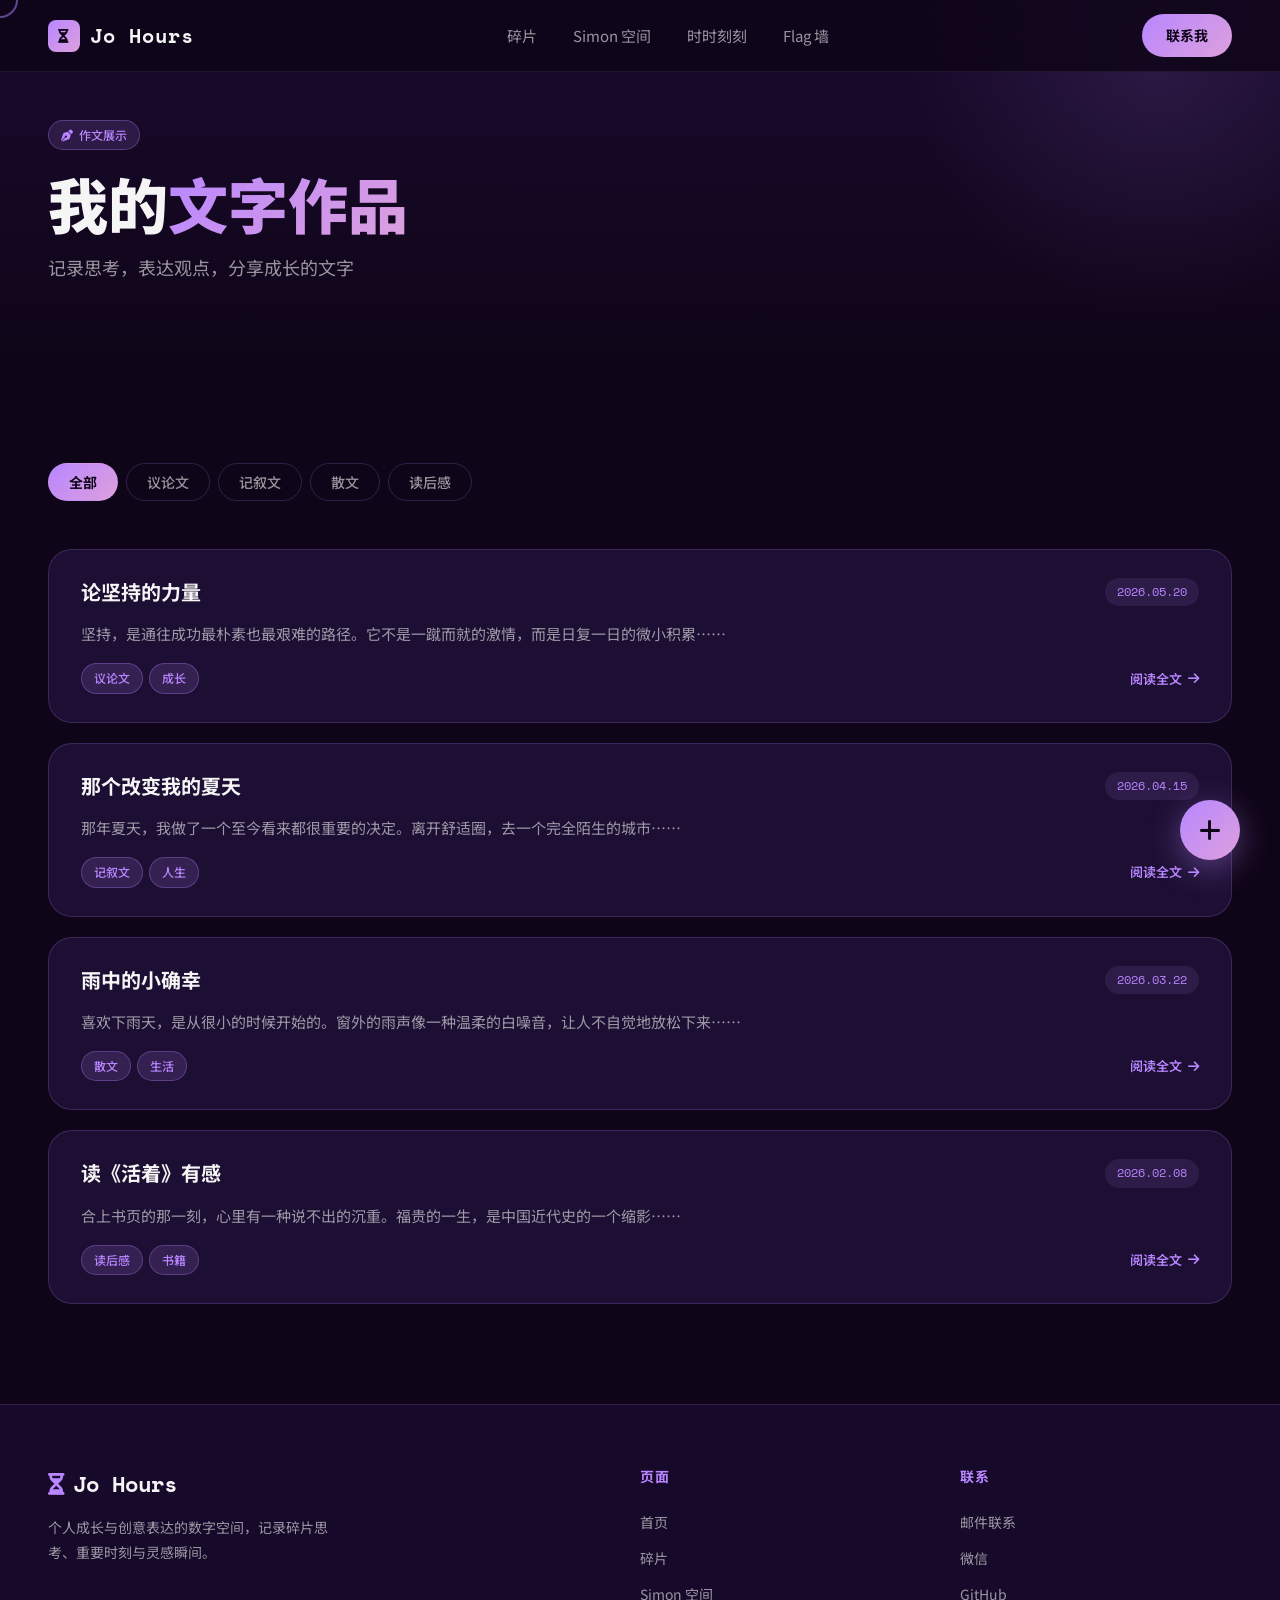
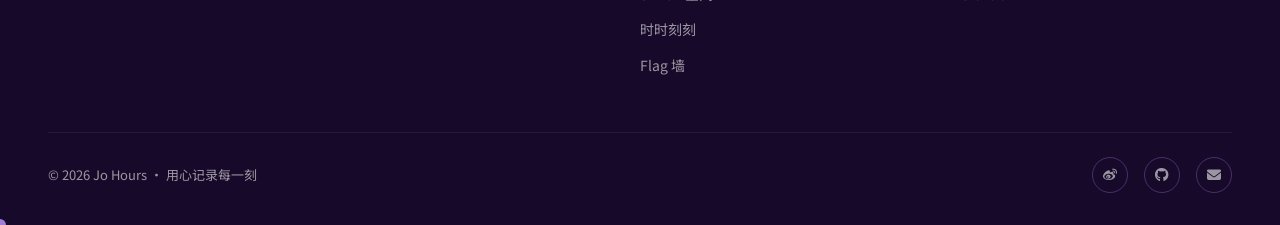
==== essays.html @ a88aa578 "feat: 新增作文展示页面 essays.html，Simon空间作品卡片更新" ====
<!DOCTYPE html>
<html lang="zh-CN">
<head>
  <meta charset="UTF-8">
  <meta name="viewport" content="width=device-width, initial-scale=1.0">
  <meta name="description" content="作文展示 - Jo Hours · 我的文字作品集">
  <title>作文展示 · Jo Hours</title>
  <link rel="stylesheet" href="style.css">
  <link rel="stylesheet" href="https://cdnjs.cloudflare.com/ajax/libs/font-awesome/6.5.0/css/all.min.css">
  <style>
    /* ── 筛选栏 ── */
    .filter-bar {
      display: flex;
      gap: 8px;
      flex-wrap: wrap;
      margin-bottom: 48px;
    }

    .filter-btn {
      padding: 8px 20px;
      border-radius: 40px;
      border: 1px solid var(--card-border);
      background: none;
      color: var(--text-muted);
      font-size: 14px;
      font-weight: 500;
      font-family: 'Noto Sans SC', sans-serif;
      cursor: pointer;
      transition: all var(--duration-fast) var(--ease-out);
    }

    .filter-btn:hover {
      border-color: var(--accent-bright);
      color: var(--text-light);
    }

    .filter-btn.active {
      background: linear-gradient(135deg, var(--accent-bright), var(--accent-soft));
      color: var(--bg-deep);
      border-color: transparent;
      font-weight: 700;
    }

    /* ── 作文列表 ── */
    .essay-list {
      display: flex;
      flex-direction: column;
      gap: 20px;
    }

    .essay-card {
      background: var(--card-bg);
      border: 1px solid var(--card-border);
      border-radius: var(--radius-lg);
      padding: 28px 32px;
      cursor: pointer;
      transition: all var(--duration-mid) var(--ease-out);
      text-decoration: none;
      display: block;
    }

    .essay-card:hover {
      border-color: var(--card-hover-border);
      box-shadow: 0 8px 32px rgba(184,134,255,0.12);
      transform: translateY(-2px);
      background: rgba(74,44,122,0.4);
    }

    .essay-card-header {
      display: flex;
      justify-content: space-between;
      align-items: flex-start;
      margin-bottom: 14px;
      gap: 16px;
    }

    .essay-card-title {
      font-size: 20px;
      font-weight: 700;
      color: var(--text-light);
      line-height: 1.4;
    }

    .essay-card-date {
      font-family: 'Space Mono', monospace;
      font-size: 12px;
      color: var(--accent-bright);
      background: rgba(184,134,255,0.1);
      padding: 4px 12px;
      border-radius: 20px;
      white-space: nowrap;
      flex-shrink: 0;
    }

    .essay-card-excerpt {
      font-size: 15px;
      color: var(--text-muted);
      line-height: 1.8;
      margin-bottom: 16px;
      display: -webkit-box;
      -webkit-line-clamp: 2;
      -webkit-box-orient: vertical;
      overflow: hidden;
    }

    .essay-card-footer {
      display: flex;
      justify-content: space-between;
      align-items: center;
    }

    .essay-card-tags {
      display: flex;
      gap: 6px;
    }

    .essay-card-read {
      font-size: 13px;
      color: var(--accent-bright);
      font-weight: 600;
      display: flex;
      align-items: center;
      gap: 6px;
      transition: gap var(--duration-fast) var(--ease-out);
    }

    .essay-card:hover .essay-card-read {
      gap: 10px;
    }

    /* ── 作文详情弹窗 ── */
    .essay-modal-overlay {
      position: fixed;
      inset: 0;
      background: rgba(15,5,24,0.85);
      backdrop-filter: blur(12px);
      z-index: 2000;
      display: flex;
      align-items: flex-start;
      justify-content: center;
      padding: 60px 24px;
      overflow-y: auto;
      opacity: 0;
      pointer-events: none;
      transition: opacity var(--duration-mid) var(--ease-out);
    }

    .essay-modal-overlay.open {
      opacity: 1;
      pointer-events: all;
    }

    .essay-modal {
      background: linear-gradient(180deg, #1A0A2E, #0F0518);
      border: 1px solid var(--card-border);
      border-radius: var(--radius-xl);
      width: 100%;
      max-width: 800px;
      padding: 48px;
      position: relative;
      transform: translateY(30px);
      transition: transform var(--duration-mid) var(--ease-out);
    }

    .essay-modal-overlay.open .essay-modal {
      transform: translateY(0);
    }

    .essay-modal-close {
      position: absolute;
      top: 20px;
      right: 20px;
      width: 36px;
      height: 36px;
      border-radius: 50%;
      border: 1px solid var(--card-border);
      background: rgba(45,27,78,0.5);
      color: var(--text-muted);
      font-size: 16px;
      cursor: pointer;
      display: flex;
      align-items: center;
      justify-content: center;
      transition: all var(--duration-fast) var(--ease-out);
    }

    .essay-modal-close:hover {
      border-color: var(--accent-bright);
      color: var(--text-light);
    }

    .essay-modal-meta {
      display: flex;
      gap: 12px;
      align-items: center;
      margin-bottom: 24px;
      flex-wrap: wrap;
    }

    .essay-modal-date {
      font-family: 'Space Mono', monospace;
      font-size: 13px;
      color: var(--accent-bright);
    }

    .essay-modal-title {
      font-size: 32px;
      font-weight: 900;
      color: var(--text-light);
      line-height: 1.3;
      margin-bottom: 24px;
    }

    .essay-modal-body {
      font-size: 16px;
      color: var(--text-muted);
      line-height: 2;
    }

    .essay-modal-body p {
      margin-bottom: 20px;
    }

    /* ── 添加作文按钮 ── */
    .add-essay-fab {
      position: fixed;
      bottom: 40px;
      right: 40px;
      width: 60px;
      height: 60px;
      border-radius: 50%;
      background: linear-gradient(135deg, var(--accent-bright), var(--accent-soft));
      color: var(--bg-deep);
      font-size: 24px;
      border: none;
      cursor: pointer;
      box-shadow: 0 8px 32px rgba(184,134,255,0.4);
      z-index: 100;
      display: flex;
      align-items: center;
      justify-content: center;
      transition: transform var(--duration-fast) var(--ease-spring),
                  box-shadow var(--duration-fast) var(--ease-out);
    }

    .add-essay-fab:hover {
      transform: scale(1.1);
      box-shadow: 0 12px 40px rgba(184,134,255,0.6);
    }

    /* ── 添加作文表单弹窗 ── */
    .add-essay-overlay {
      position: fixed;
      inset: 0;
      background: rgba(15,5,24,0.9);
      backdrop-filter: blur(16px);
      z-index: 3000;
      display: flex;
      align-items: center;
      justify-content: center;
      padding: 24px;
      opacity: 0;
      pointer-events: none;
      transition: opacity var(--duration-mid) var(--ease-out);
    }

    .add-essay-overlay.open {
      opacity: 1;
      pointer-events: all;
    }

    .add-essay-form {
      background: linear-gradient(180deg, #1A0A2E, #0F0518);
      border: 1px solid var(--card-border);
      border-radius: var(--radius-xl);
      width: 100%;
      max-width: 680px;
      padding: 40px;
      max-height: 90vh;
      overflow-y: auto;
    }

    .add-essay-form h2 {
      font-size: 24px;
      font-weight: 800;
      color: var(--text-light);
      margin-bottom: 28px;
    }

    .form-group {
      margin-bottom: 20px;
    }

    .form-group label {
      display: block;
      font-size: 14px;
      font-weight: 600;
      color: var(--text-muted);
      margin-bottom: 8px;
    }

    .form-group input,
    .form-group textarea,
    .form-group select {
      width: 100%;
      padding: 12px 16px;
      background: rgba(45,27,78,0.6);
      border: 1px solid var(--card-border);
      border-radius: var(--radius-md);
      color: var(--text-light);
      font-size: 15px;
      font-family: 'Noto Sans SC', sans-serif;
      transition: border-color var(--duration-fast);
      outline: none;
    }

    .form-group input:focus,
    .form-group textarea:focus,
    .form-group select:focus {
      border-color: var(--accent-bright);
    }

    .form-group textarea {
      min-height: 200px;
      resize: vertical;
      line-height: 1.8;
    }

    .form-actions {
      display: flex;
      gap: 12px;
      justify-content: flex-end;
      margin-top: 28px;
    }

    .form-actions .btn {
      font-size: 14px;
      padding: 12px 28px;
    }

    /* ── 空状态 ── */
    .empty-state {
      text-align: center;
      padding: 80px 20px;
      color: var(--text-muted);
    }

    .empty-state i {
      font-size: 64px;
      color: rgba(184,134,255,0.2);
      margin-bottom: 20px;
    }

    .empty-state h3 {
      font-size: 20px;
      color: var(--text-light);
      margin-bottom: 12px;
    }

    .empty-state p {
      font-size: 15px;
      margin-bottom: 28px;
    }

    /* 响应式 */
    @media (max-width: 767px) {
      .essay-card {
        padding: 20px;
      }
      .essay-card-title {
        font-size: 17px;
      }
      .essay-modal {
        padding: 28px 20px;
      }
      .essay-modal-title {
        font-size: 24px;
      }
      .add-essay-fab {
        bottom: 24px;
        right: 24px;
        width: 52px;
        height: 52px;
        font-size: 20px;
      }
    }
  </style>
</head>
<body>

<nav class="navbar">
  <a href="index.html" class="nav-logo">
    <div class="logo-icon"><i class="fa-solid fa-hourglass-half"></i></div>
    Jo Hours
  </a>
  <ul class="nav-menu">
    <li><a href="fragments.html">碎片</a></li>
    <li><a href="simon.html">Simon 空间</a></li>
    <li><a href="moments.html">时时刻刻</a></li>
    <li><a href="flags.html">Flag 墙</a></li>
  </ul>
  <a href="mailto:hello@johours.com" class="nav-contact">联系我</a>
  <button class="hamburger"><span></span><span></span><span></span></button>
</nav>

<div class="mobile-menu">
  <a href="fragments.html"><i class="fa-solid fa-puzzle-piece" style="margin-right:10px;color:var(--accent-bright)"></i>碎片</a>
  <a href="simon.html"><i class="fa-solid fa-star-of-life" style="margin-right:10px;color:var(--accent-bright)"></i>Simon 空间</a>
  <a href="moments.html"><i class="fa-solid fa-bolt" style="margin-right:10px;color:var(--accent-bright)"></i>时时刻刻</a>
  <a href="flags.html"><i class="fa-solid fa-flag" style="margin-right:10px;color:var(--accent-bright)"></i>Flag 墙</a>
  <a href="mailto:hello@johours.com">联系我 →</a>
</div>

<!-- Banner -->
<div class="page-banner page-top">
  <div class="page-banner-inner">
    <div class="tag reveal" style="margin-bottom:20px;">
      <i class="fa-solid fa-pen-nib" style="margin-right:6px"></i>作文展示
    </div>
    <h1 class="reveal">我的<span>文字作品</span></h1>
    <p class="reveal reveal-delay-1">记录思考，表达观点，分享成长的文字</p>
  </div>
</div>

<div class="section">
  <!-- 筛选栏 -->
  <div class="filter-bar reveal">
    <button class="filter-btn active" data-filter="all">全部</button>
    <button class="filter-btn" data-filter="议论文">议论文</button>
    <button class="filter-btn" data-filter="记叙文">记叙文</button>
    <button class="filter-btn" data-filter="散文">散文</button>
    <button class="filter-btn" data-filter="读后感">读后感</button>
  </div>

  <!-- 作文列表 -->
  <div class="essay-list" id="essayList">

    <!-- 作文 1 -->
    <div class="essay-card reveal" data-type="议论文" onclick="openEssay(0)">
      <div class="essay-card-header">
        <h3 class="essay-card-title">论坚持的力量</h3>
        <span class="essay-card-date">2026.05.20</span>
      </div>
      <p class="essay-card-excerpt">坚持，是通往成功最朴素也最艰难的路径。它不是一蹴而就的激情，而是日复一日的微小积累……</p>
      <div class="essay-card-footer">
        <div class="essay-card-tags">
          <span class="tag">议论文</span>
          <span class="tag">成长</span>
        </div>
        <span class="essay-card-read">阅读全文 <i class="fa-solid fa-arrow-right"></i></span>
      </div>
    </div>

    <!-- 作文 2 -->
    <div class="essay-card reveal reveal-delay-1" data-type="记叙文" onclick="openEssay(1)">
      <div class="essay-card-header">
        <h3 class="essay-card-title">那个改变我的夏天</h3>
        <span class="essay-card-date">2026.04.15</span>
      </div>
      <p class="essay-card-excerpt">那年夏天，我做了一个至今看来都很重要的决定。离开舒适圈，去一个完全陌生的城市……</p>
      <div class="essay-card-footer">
        <div class="essay-card-tags">
          <span class="tag">记叙文</span>
          <span class="tag">人生</span>
        </div>
        <span class="essay-card-read">阅读全文 <i class="fa-solid fa-arrow-right"></i></span>
      </div>
    </div>

    <!-- 作文 3 -->
    <div class="essay-card reveal reveal-delay-2" data-type="散文" onclick="openEssay(2)">
      <div class="essay-card-header">
        <h3 class="essay-card-title">雨中的小确幸</h3>
        <span class="essay-card-date">2026.03.22</span>
      </div>
      <p class="essay-card-excerpt">喜欢下雨天，是从很小的时候开始的。窗外的雨声像一种温柔的白噪音，让人不自觉地放松下来……</p>
      <div class="essay-card-footer">
        <div class="essay-card-tags">
          <span class="tag">散文</span>
          <span class="tag">生活</span>
        </div>
        <span class="essay-card-read">阅读全文 <i class="fa-solid fa-arrow-right"></i></span>
      </div>
    </div>

    <!-- 作文 4 -->
    <div class="essay-card reveal" data-type="读后感" onclick="openEssay(3)">
      <div class="essay-card-header">
        <h3 class="essay-card-title">读《活着》有感</h3>
        <span class="essay-card-date">2026.02.08</span>
      </div>
      <p class="essay-card-excerpt">合上书页的那一刻，心里有一种说不出的沉重。福贵的一生，是中国近代史的一个缩影……</p>
      <div class="essay-card-footer">
        <div class="essay-card-tags">
          <span class="tag">读后感</span>
          <span class="tag">书籍</span>
        </div>
        <span class="essay-card-read">阅读全文 <i class="fa-solid fa-arrow-right"></i></span>
      </div>
    </div>

  </div>
</div>

<!-- 作文详情弹窗 -->
<div class="essay-modal-overlay" id="essayModal">
  <div class="essay-modal">
    <button class="essay-modal-close" onclick="closeEssay()"><i class="fa-solid fa-xmark"></i></button>
    <div class="essay-modal-meta">
      <span class="essay-modal-date" id="essayDate"></span>
      <span class="tag" id="essayTag"></span>
    </div>
    <h2 class="essay-modal-title" id="essayTitle"></h2>
    <div class="essay-modal-body" id="essayBody"></div>
  </div>
</div>

<!-- 添加作文表单弹窗 -->
<div class="add-essay-overlay" id="addEssayOverlay">
  <div class="add-essay-form">
    <h2>✍️ 添加新作文</h2>
    <div class="form-group">
      <label>作文标题 *</label>
      <input type="text" id="essayTitleInput" placeholder="例如：论坚持的力量">
    </div>
    <div class="form-group">
      <label>作文类型 *</label>
      <select id="essayTypeInput">
        <option value="议论文">议论文</option>
        <option value="记叙文">记叙文</option>
        <option value="散文">散文</option>
        <option value="读后感">读后感</option>
        <option value="其他">其他</option>
      </select>
    </div>
    <div class="form-group">
      <label>标签（用逗号分隔）</label>
      <input type="text" id="essayTagsInput" placeholder="例如：成长,人生,思考">
    </div>
    <div class="form-group">
      <label>作文正文 *</label>
      <textarea id="essayContentInput" placeholder="在这里写下你的作文内容……"></textarea>
    </div>
    <div class="form-actions">
      <button class="btn btn-ghost" onclick="closeAddEssay()">取消</button>
      <button class="btn btn-primary" onclick="submitEssay()"><i class="fa-solid fa-check"></i> 发布作文</button>
    </div>
  </div>
</div>

<!-- 悬浮添加按钮 -->
<button class="add-essay-fab" onclick="openAddEssay()" title="添加新作文">
  <i class="fa-solid fa-plus"></i>
</button>

<footer class="footer">
  <div class="footer-inner">
    <div class="footer-brand">
      <div class="logo"><i class="fa-solid fa-hourglass-half" style="color:var(--accent-bright);margin-right:8px"></i>Jo Hours</div>
      <p>个人成长与创意表达的数字空间，记录碎片思考、重要时刻与灵感瞬间。</p>
    </div>
    <div class="footer-col">
      <h4>页面</h4>
      <a href="index.html">首页</a>
      <a href="fragments.html">碎片</a>
      <a href="simon.html">Simon 空间</a>
      <a href="moments.html">时时刻刻</a>
      <a href="flags.html">Flag 墙</a>
    </div>
    <div class="footer-col">
      <h4>联系</h4>
      <a href="mailto:hello@johours.com">邮件联系</a>
      <a href="#">微信</a><a href="#">GitHub</a>
    </div>
  </div>
  <div class="footer-bottom">
    <p>© 2026 Jo Hours · 用心记录每一刻</p>
    <div class="footer-social">
      <a href="#"><i class="fa-brands fa-weibo"></i></a>
      <a href="#"><i class="fa-brands fa-github"></i></a>
      <a href="#"><i class="fa-solid fa-envelope"></i></a>
    </div>
  </div>
</footer>

<script src="main.js"></script>
<script>
  // ── 作文数据 ──
  const essays = [
    {
      title: '论坚持的力量',
      date: '2026.05.20',
      type: '议论文',
      tags: ['议论文', '成长'],
      body: `<p>坚持，是通往成功最朴素也最艰难的路径。它不是一蹴而就的激情，而是日复一日的微小积累。</p>
             <p>我曾以为，坚持需要强大的意志力。后来才明白，真正的坚持不是靠意志力硬撑，而是把行动变成习惯，让习惯成为自然。</p>
             <p>每天写500字，每天读30页书，每天运动20分钟——这些看似微不足道的小事，在时间的加持下，会产生令人惊叹的复利效应。</p>
             <p>坚持最难的地方，不在于开始，而在于中间那段"看不到结果"的灰暗期。这时候，你需要相信过程，相信时间的力量。</p>
             <p>坚持，不是和自己较劲，而是和时间为友。</p>`
    },
    {
      title: '那个改变我的夏天',
      date: '2026.04.15',
      type: '记叙文',
      tags: ['记叙文', '人生'],
      body: `<p>那年夏天，我做了一个至今看来都很重要的决定。离开舒适圈，去一个完全陌生的城市。</p>
             <p>出发前的晚上，我收拾行李到凌晨两点。不是因为东西多，而是心里有太多不确定。我知道，这一走，很多东西都会不一样了。</p>
             <p>到了新城市的第一周，是最难熬的。没有朋友，没有熟悉的食物，甚至连说话的口音都让我觉得自己是个外人。但也是那一周，我第一次感受到了"独立"的真正含义。</p>
             <p>那个夏天教会我的，不是某个具体的技能，而是一种心态——敢于走出舒适圈的心态。从那以后，我再也不怕"陌生"了。</p>`
    },
    {
      title: '雨中的小确幸',
      date: '2026.03.22',
      type: '散文',
      tags: ['散文', '生活'],
      body: `<p>喜欢下雨天，是从很小的时候开始的。窗外的雨声像一种温柔的白噪音，让人不自觉地放松下来。</p>
             <p>记得小时候，每逢雨天，妈妈总会煮一锅热腾腾的汤圆。我坐在窗边，一边吃汤圆，一边看雨滴从玻璃上滑落。那种温暖和安宁，至今想起来都觉得美好。</p>
             <p>现在的我，依然喜欢雨天。不同的是，现在是一个人住，雨天的时候，我会泡一杯热茶，打开落地灯，读一本好书。雨水敲打窗户的声音，反而让屋里显得更加安静。</p>
             <p>生活里有很多这样的"小确幸"——不需要大张旗鼓，不需要别人理解，自己知道就好。雨天，就是我的小确幸之一。</p>`
    },
    {
      title: '读《活着》有感',
      date: '2026.02.08',
      type: '读后感',
      tags: ['读后感', '书籍'],
      body: `<p>合上书页的那一刻，心里有一种说不出的沉重。福贵的一生，是中国近代史的一个缩影，也是无数普通人命运的写照。</p>
             <p>余华用最朴素的文字，讲述了一个最残酷的故事。福贵从一个阔少爷，到一无所有的老人，中间经历了战争、饥荒、失去亲人……每一次我以为"他总该翻身了吧"，命运又会给他重重一击。</p>
             <p>但最让我震撼的，不是福贵遭受了多少苦难，而是他在苦难中依然活着的韧性。到了最后，他只剩下一头老牛，却依然每天下地干活，依然在傍晚时分和老牛说话。</p>
             <p>"活着"本身，就是一种意义。不需要宏大的理由，不需要别人来证明。活着，就很好。</p>`
    }
  ];

  // ── 筛选功能 ──
  document.querySelectorAll('.filter-btn').forEach(btn => {
    btn.addEventListener('click', () => {
      document.querySelectorAll('.filter-btn').forEach(b => b.classList.remove('active'));
      btn.classList.add('active');
      const filter = btn.dataset.filter;
      document.querySelectorAll('.essay-card').forEach(card => {
        if (filter === 'all' || card.dataset.type === filter) {
          card.style.display = '';
        } else {
          card.style.display = 'none';
        }
      });
    });
  });

  // ── 打开作文详情 ──
  function openEssay(index) {
    const essay = essays[index];
    document.getElementById('essayDate').textContent = essay.date;
    document.getElementById('essayTag').textContent = essay.type;
    document.getElementById('essayTitle').textContent = essay.title;
    document.getElementById('essayBody').innerHTML = essay.body;
    document.getElementById('essayModal').classList.add('open');
    document.body.style.overflow = 'hidden';
  }

  function closeEssay() {
    document.getElementById('essayModal').classList.remove('open');
    document.body.style.overflow = '';
  }

  // ── 添加作文 ──
  function openAddEssay() {
    document.getElementById('addEssayOverlay').classList.add('open');
    document.body.style.overflow = 'hidden';
  }

  function closeAddEssay() {
    document.getElementById('addEssayOverlay').classList.remove('open');
    document.body.style.overflow = '';
  }

  function submitEssay() {
    const title = document.getElementById('essayTitleInput').value.trim();
    const type = document.getElementById('essayTypeInput').value;
    const tags = document.getElementById('essayTagsInput').value.trim();
    const content = document.getElementById('essayContentInput').value.trim();

    if (!title || !content) {
      alert('请填写标题和正文内容');
      return;
    }

    const today = new Date();
    const dateStr = `${today.getFullYear()}.${String(today.getMonth()+1).padStart(2,'0')}.${String(today.getDate()).padStart(2,'0')}`;
    const tagArr = tags ? tags.split(/[,，]/).map(t => t.trim()).filter(Boolean) : [type];

    // 添加到数据
    essays.unshift({
      title,
      date: dateStr,
      type,
      tags: tagArr,
      body: `<p>${content.replace(/\n\n/g, '</p><p>').replace(/\n/g, '<br>')}</p>`
    });

    // 添加到 DOM
    const list = document.getElementById('essayList');
    const card = document.createElement('div');
    card.className = 'essay-card reveal';
    card.style.opacity = '1';
    card.style.transform = 'none';
    card.dataset.type = type;
    card.onclick = () => openEssay(0);
    card.innerHTML = `
      <div class="essay-card-header">
        <h3 class="essay-card-title">${title}</h3>
        <span class="essay-card-date">${dateStr}</span>
      </div>
      <p class="essay-card-excerpt">${content.substring(0, 80)}……</p>
      <div class="essay-card-footer">
        <div class="essay-card-tags">
          ${tagArr.map(t => `<span class="tag">${t}</span>`).join('')}
        </div>
        <span class="essay-card-read">阅读全文 <i class="fa-solid fa-arrow-right"></i></span>
      </div>
    `;
    list.insertBefore(card, list.firstChild);

    // 重置表单
    document.getElementById('essayTitleInput').value = '';
    document.getElementById('essayTagsInput').value = '';
    document.getElementById('essayContentInput').value = '';
    closeAddEssay();

    // 提示
    const toast = document.createElement('div');
    toast.style.cssText = 'position:fixed;bottom:32px;left:50%;transform:translateX(-50%);background:linear-gradient(135deg,#B886FF,#DDA0DD);color:#0F0518;padding:12px 28px;border-radius:40px;font-size:14px;font-weight:700;z-index:9999;box-shadow:0 8px 32px rgba(184,134,255,0.4);';
    toast.textContent = '✅ 作文发布成功！';
    document.body.appendChild(toast);
    setTimeout(() => toast.remove(), 2500);
  }

  // ESC 关闭弹窗
  document.addEventListener('keydown', e => {
    if (e.key === 'Escape') {
      closeEssay();
      closeAddEssay();
    }
  });
</script>
</body>
</html>
---- style.css ----
/* ========================================
   Jo Hours - 全局样式系统
   色彩：深紫黑 #0F0518 → 深紫 #4A2C7A → 亮紫 #B886FF
   字体：Noto Sans SC (中文) + Space Mono (英文数字)
   布局：非对称创意 + 沉浸式滚动
======================================== */

@import url('https://fonts.googleapis.com/css2?family=Noto+Sans+SC:wght@300;400;500;700;900&family=Space+Mono:ital,wght@0,400;0,700;1,400&display=swap');

/* ── CSS 变量 ── */
:root {
  /* 色彩系统 */
  --bg-deep:       #0F0518;
  --bg-dark:       #1A0A2E;
  --bg-mid:        #2D1B4E;
  --bg-light:      #4A2C7A;
  --accent-bright: #B886FF;
  --accent-soft:   #DDA0DD;
  --accent-gold:   #FFD700;
  --text-light:    #F5F5F5;
  --text-muted:    rgba(245, 245, 245, 0.6);
  --text-dark:     #1A1A2E;
  --text-body-dark:#2C2C3E;
  --card-bg:       rgba(45, 27, 78, 0.5);
  --card-border:   rgba(184, 134, 255, 0.2);
  --card-hover-border: rgba(184, 134, 255, 0.6);

  /* 间距 */
  --section-gap:   100px;
  --card-pad:      28px;
  --card-gap:      20px;

  /* 动效 */
  --ease-out:      cubic-bezier(0.4, 0, 0.2, 1);
  --ease-spring:   cubic-bezier(0.34, 1.56, 0.64, 1);
  --duration-fast: 220ms;
  --duration-mid:  450ms;
  --duration-slow: 700ms;

  /* 圆角 */
  --radius-sm: 8px;
  --radius-md: 16px;
  --radius-lg: 24px;
  --radius-xl: 32px;
}

/* ── 重置 & 基础 ── */
*, *::before, *::after {
  box-sizing: border-box;
  margin: 0;
  padding: 0;
}

html {
  scroll-behavior: smooth;
  font-size: 16px;
}

body {
  font-family: 'Noto Sans SC', sans-serif;
  background-color: var(--bg-deep);
  color: var(--text-light);
  line-height: 1.7;
  overflow-x: hidden;
  cursor: none;
}

/* 移动端恢复默认光标 */
@media (max-width: 1023px) {
  body { cursor: auto; }
}

a {
  text-decoration: none;
  color: inherit;
}

img {
  max-width: 100%;
  display: block;
}

/* ── 自定义光标 ── */
.cursor {
  position: fixed;
  width: 12px;
  height: 12px;
  background: var(--accent-bright);
  border-radius: 50%;
  pointer-events: none;
  z-index: 9999;
  transform: translate(-50%, -50%);
  transition: width var(--duration-fast) var(--ease-out),
              height var(--duration-fast) var(--ease-out),
              background var(--duration-fast) var(--ease-out);
  mix-blend-mode: difference;
}

.cursor-ring {
  position: fixed;
  width: 36px;
  height: 36px;
  border: 2px solid rgba(184, 134, 255, 0.5);
  border-radius: 50%;
  pointer-events: none;
  z-index: 9998;
  transform: translate(-50%, -50%);
  transition: width var(--duration-mid) var(--ease-out),
              height var(--duration-mid) var(--ease-out),
              border-color var(--duration-mid) var(--ease-out);
}

.cursor.hover {
  width: 20px;
  height: 20px;
  background: var(--accent-gold);
}

.cursor-ring.hover {
  width: 56px;
  height: 56px;
  border-color: var(--accent-bright);
}

/* ── 导航栏 ── */
.navbar {
  position: fixed;
  top: 0;
  left: 0;
  right: 0;
  z-index: 1000;
  display: flex;
  align-items: center;
  justify-content: space-between;
  padding: 0 48px;
  height: 72px;
  background: rgba(15, 5, 24, 0.85);
  backdrop-filter: blur(20px);
  -webkit-backdrop-filter: blur(20px);
  border-bottom: 1px solid rgba(184, 134, 255, 0.1);
  transition: background var(--duration-mid) var(--ease-out);
}

.navbar.scrolled {
  background: rgba(15, 5, 24, 0.97);
  border-bottom-color: rgba(184, 134, 255, 0.2);
}

.nav-logo {
  font-family: 'Space Mono', monospace;
  font-size: 20px;
  font-weight: 700;
  color: var(--text-light);
  letter-spacing: 0.05em;
  display: flex;
  align-items: center;
  gap: 10px;
}

.nav-logo .logo-icon {
  width: 32px;
  height: 32px;
  background: linear-gradient(135deg, var(--accent-bright), var(--accent-soft));
  border-radius: 8px;
  display: flex;
  align-items: center;
  justify-content: center;
  font-size: 16px;
}

.nav-logo .logo-icon i {
  color: var(--bg-deep);
  font-size: 14px;
}

.nav-menu {
  display: flex;
  align-items: center;
  gap: 36px;
  list-style: none;
}

.nav-menu a {
  font-size: 15px;
  font-weight: 400;
  color: var(--text-muted);
  position: relative;
  transition: color var(--duration-fast) var(--ease-out);
  padding-bottom: 4px;
}

.nav-menu a::after {
  content: '';
  position: absolute;
  bottom: 0;
  left: 0;
  width: 0;
  height: 2px;
  background: linear-gradient(90deg, var(--accent-bright), var(--accent-soft));
  transition: width var(--duration-mid) var(--ease-out);
}

.nav-menu a:hover,
.nav-menu a.active {
  color: var(--text-light);
}

.nav-menu a:hover::after,
.nav-menu a.active::after {
  width: 100%;
}

.nav-contact {
  padding: 10px 24px;
  background: linear-gradient(135deg, var(--accent-bright), var(--accent-soft));
  color: var(--bg-deep) !important;
  border-radius: 40px;
  font-size: 14px;
  font-weight: 700;
  transition: transform var(--duration-fast) var(--ease-spring),
              box-shadow var(--duration-fast) var(--ease-out);
}

.nav-contact:hover {
  transform: scale(1.05);
  box-shadow: 0 4px 20px rgba(184, 134, 255, 0.4);
  color: var(--bg-deep) !important;
}

.nav-contact::after { display: none !important; }

/* 汉堡菜单 */
.hamburger {
  display: none;
  flex-direction: column;
  gap: 5px;
  cursor: pointer;
  padding: 4px;
  background: none;
  border: none;
}

.hamburger span {
  display: block;
  width: 24px;
  height: 2px;
  background: var(--text-light);
  border-radius: 2px;
  transition: all var(--duration-mid) var(--ease-out);
}

.hamburger.active span:nth-child(1) {
  transform: translateY(7px) rotate(45deg);
}
.hamburger.active span:nth-child(2) {
  opacity: 0;
  transform: scaleX(0);
}
.hamburger.active span:nth-child(3) {
  transform: translateY(-7px) rotate(-45deg);
}

/* 移动菜单 */
.mobile-menu {
  display: none;
  position: fixed;
  top: 72px;
  left: 0;
  right: 0;
  background: rgba(15, 5, 24, 0.98);
  backdrop-filter: blur(20px);
  padding: 24px 32px 32px;
  border-bottom: 1px solid rgba(184, 134, 255, 0.2);
  z-index: 999;
  transform: translateY(-20px);
  opacity: 0;
  transition: all var(--duration-mid) var(--ease-out);
  pointer-events: none;
}

.mobile-menu.open {
  transform: translateY(0);
  opacity: 1;
  pointer-events: all;
}

.mobile-menu a {
  display: block;
  padding: 14px 0;
  font-size: 18px;
  color: var(--text-muted);
  border-bottom: 1px solid rgba(184, 134, 255, 0.1);
  transition: color var(--duration-fast) var(--ease-out),
              padding-left var(--duration-fast) var(--ease-out);
}

.mobile-menu a:hover {
  color: var(--text-light);
  padding-left: 8px;
}

.mobile-menu a:last-child {
  border-bottom: none;
  margin-top: 16px;
  color: var(--accent-bright);
  font-weight: 700;
}

/* ── 通用 Section ── */
.section {
  padding: var(--section-gap) 48px;
  max-width: 1280px;
  margin: 0 auto;
}

.section-full {
  padding: var(--section-gap) 0;
}

.section-title {
  font-size: 48px;
  font-weight: 900;
  line-height: 1.2;
  margin-bottom: 8px;
}

.section-subtitle {
  font-size: 16px;
  color: var(--text-muted);
  margin-bottom: 60px;
}

.section-subtitle span {
  color: var(--accent-bright);
}

/* ── 卡片通用 ── */
.card {
  background: var(--card-bg);
  border: 1px solid var(--card-border);
  border-radius: var(--radius-lg);
  padding: var(--card-pad);
  backdrop-filter: blur(10px);
  transition: transform var(--duration-mid) var(--ease-out),
              border-color var(--duration-mid) var(--ease-out),
              box-shadow var(--duration-mid) var(--ease-out);
  will-change: transform;
  position: relative;
  overflow: hidden;
}

.card::before {
  content: '';
  position: absolute;
  inset: 0;
  border-radius: var(--radius-lg);
  background: linear-gradient(135deg, rgba(184, 134, 255, 0.05), transparent 60%);
  opacity: 0;
  transition: opacity var(--duration-mid) var(--ease-out);
}

.card:hover {
  border-color: var(--card-hover-border);
  box-shadow: 0 8px 40px rgba(184, 134, 255, 0.15);
  transform: translateY(-4px);
}

.card:hover::before {
  opacity: 1;
}

/* ── 按钮系统 ── */
.btn {
  display: inline-flex;
  align-items: center;
  gap: 8px;
  padding: 14px 32px;
  border-radius: 40px;
  font-size: 15px;
  font-weight: 700;
  font-family: 'Noto Sans SC', sans-serif;
  cursor: pointer;
  border: none;
  transition: transform var(--duration-fast) var(--ease-spring),
              box-shadow var(--duration-fast) var(--ease-out);
  position: relative;
  overflow: hidden;
}

.btn::after {
  content: '';
  position: absolute;
  inset: 0;
  background: rgba(255,255,255,0.1);
  opacity: 0;
  transition: opacity var(--duration-fast);
}

.btn:hover::after { opacity: 1; }

.btn:hover {
  transform: scale(1.05);
  box-shadow: 0 6px 24px rgba(184, 134, 255, 0.35);
}

.btn-primary {
  background: linear-gradient(135deg, var(--accent-bright), var(--accent-soft));
  color: var(--bg-deep);
}

.btn-outline {
  background: transparent;
  color: var(--accent-bright);
  border: 2px solid var(--accent-bright);
}

.btn-outline:hover {
  background: rgba(184, 134, 255, 0.1);
}

.btn-ghost {
  background: rgba(184, 134, 255, 0.1);
  color: var(--accent-bright);
  border: 1px solid var(--card-border);
}

/* ── 标签 ── */
.tag {
  display: inline-block;
  padding: 4px 12px;
  border-radius: 20px;
  font-size: 12px;
  font-weight: 500;
  background: rgba(184, 134, 255, 0.15);
  color: var(--accent-bright);
  border: 1px solid rgba(184, 134, 255, 0.3);
  transition: background var(--duration-fast), border-color var(--duration-fast);
}

.tag:hover, .tag.active {
  background: rgba(184, 134, 255, 0.3);
  border-color: var(--accent-bright);
}

/* ── 滚动动画 ── */
.reveal {
  opacity: 0;
  transform: translateY(30px);
  transition: opacity var(--duration-slow) var(--ease-out),
              transform var(--duration-slow) var(--ease-out);
}

.reveal.visible {
  opacity: 1;
  transform: translateY(0);
}

.reveal-delay-1 { transition-delay: 100ms; }
.reveal-delay-2 { transition-delay: 200ms; }
.reveal-delay-3 { transition-delay: 300ms; }
.reveal-delay-4 { transition-delay: 400ms; }
.reveal-delay-5 { transition-delay: 500ms; }

/* ── 页面顶部间距 ── */
.page-top {
  padding-top: 72px;
}

/* ── 骨架屏 ── */
.skeleton {
  background: linear-gradient(90deg,
    rgba(184,134,255,0.1) 25%,
    rgba(184,134,255,0.2) 50%,
    rgba(184,134,255,0.1) 75%
  );
  background-size: 200% 100%;
  animation: shimmer 1.5s infinite;
  border-radius: var(--radius-sm);
}

@keyframes shimmer {
  0%   { background-position: 200% 0; }
  100% { background-position: -200% 0; }
}

/* ── Footer ── */
.footer {
  background: rgba(26, 10, 46, 0.8);
  border-top: 1px solid rgba(184, 134, 255, 0.15);
  padding: 60px 48px 32px;
}

.footer-inner {
  max-width: 1280px;
  margin: 0 auto;
  display: grid;
  grid-template-columns: 2fr 1fr 1fr;
  gap: 48px;
  margin-bottom: 48px;
}

.footer-brand .logo {
  font-family: 'Space Mono', monospace;
  font-size: 22px;
  font-weight: 700;
  color: var(--text-light);
  margin-bottom: 12px;
}

.footer-brand p {
  font-size: 14px;
  color: var(--text-muted);
  line-height: 1.8;
  max-width: 280px;
}

.footer-col h4 {
  font-size: 14px;
  font-weight: 700;
  color: var(--accent-bright);
  margin-bottom: 16px;
  letter-spacing: 0.1em;
  text-transform: uppercase;
}

.footer-col a {
  display: block;
  font-size: 14px;
  color: var(--text-muted);
  padding: 6px 0;
  transition: color var(--duration-fast), padding-left var(--duration-fast);
}

.footer-col a:hover {
  color: var(--text-light);
  padding-left: 6px;
}

.footer-bottom {
  max-width: 1280px;
  margin: 0 auto;
  display: flex;
  justify-content: space-between;
  align-items: center;
  padding-top: 24px;
  border-top: 1px solid rgba(184, 134, 255, 0.1);
}

.footer-bottom p {
  font-size: 13px;
  color: var(--text-muted);
}

.footer-social {
  display: flex;
  gap: 16px;
}

.footer-social a {
  width: 36px;
  height: 36px;
  border-radius: 50%;
  border: 1px solid rgba(184, 134, 255, 0.3);
  display: flex;
  align-items: center;
  justify-content: center;
  color: var(--text-muted);
  font-size: 14px;
  transition: all var(--duration-fast) var(--ease-out);
}

.footer-social a:hover {
  background: rgba(184, 134, 255, 0.15);
  border-color: var(--accent-bright);
  color: var(--accent-bright);
  transform: translateY(-2px);
}

/* ── 页面Banner ── */
.page-banner {
  background: linear-gradient(180deg, var(--bg-dark) 0%, var(--bg-deep) 100%);
  padding: 120px 48px 80px;
  position: relative;
  overflow: hidden;
}

.page-banner::before {
  content: '';
  position: absolute;
  top: -50%;
  right: -10%;
  width: 500px;
  height: 500px;
  background: radial-gradient(circle, rgba(184, 134, 255, 0.12) 0%, transparent 70%);
  pointer-events: none;
}

.page-banner-inner {
  max-width: 1280px;
  margin: 0 auto;
}

.page-banner h1 {
  font-size: 60px;
  font-weight: 900;
  line-height: 1.1;
  margin-bottom: 16px;
}

.page-banner h1 span {
  background: linear-gradient(135deg, var(--accent-bright), var(--accent-soft));
  -webkit-background-clip: text;
  -webkit-text-fill-color: transparent;
  background-clip: text;
}

.page-banner p {
  font-size: 18px;
  color: var(--text-muted);
  max-width: 480px;
}

/* ── 滚动条 ── */
::-webkit-scrollbar {
  width: 6px;
}
::-webkit-scrollbar-track {
  background: var(--bg-deep);
}
::-webkit-scrollbar-thumb {
  background: var(--bg-light);
  border-radius: 3px;
}
::-webkit-scrollbar-thumb:hover {
  background: var(--accent-bright);
}

/* ── 文字渐变工具类 ── */
.gradient-text {
  background: linear-gradient(135deg, var(--accent-bright), var(--accent-soft));
  -webkit-background-clip: text;
  -webkit-text-fill-color: transparent;
  background-clip: text;
}

.gold-text {
  color: var(--accent-gold);
}

/* ── 分隔线 ── */
.divider {
  height: 1px;
  background: linear-gradient(90deg, transparent, rgba(184,134,255,0.3), transparent);
  margin: 60px 0;
}

/* ── 响应式 ── */
@media (max-width: 1023px) {
  .navbar {
    padding: 0 24px;
  }

  .nav-menu {
    display: none;
  }

  .nav-contact {
    display: none;
  }

  .hamburger {
    display: flex;
  }

  .section {
    padding: 60px 24px;
  }

  .footer-inner {
    grid-template-columns: 1fr 1fr;
    gap: 32px;
  }

  .footer-brand {
    grid-column: 1 / -1;
  }

  .footer {
    padding: 48px 24px 24px;
  }

  .footer-bottom {
    flex-direction: column;
    gap: 16px;
    text-align: center;
  }

  .page-banner {
    padding: 100px 24px 60px;
  }

  .page-banner h1 {
    font-size: 40px;
  }
}

@media (max-width: 767px) {
  .section-title {
    font-size: 32px;
  }

  .footer-inner {
    grid-template-columns: 1fr;
    gap: 24px;
  }

  .page-banner h1 {
    font-size: 32px;
  }
}
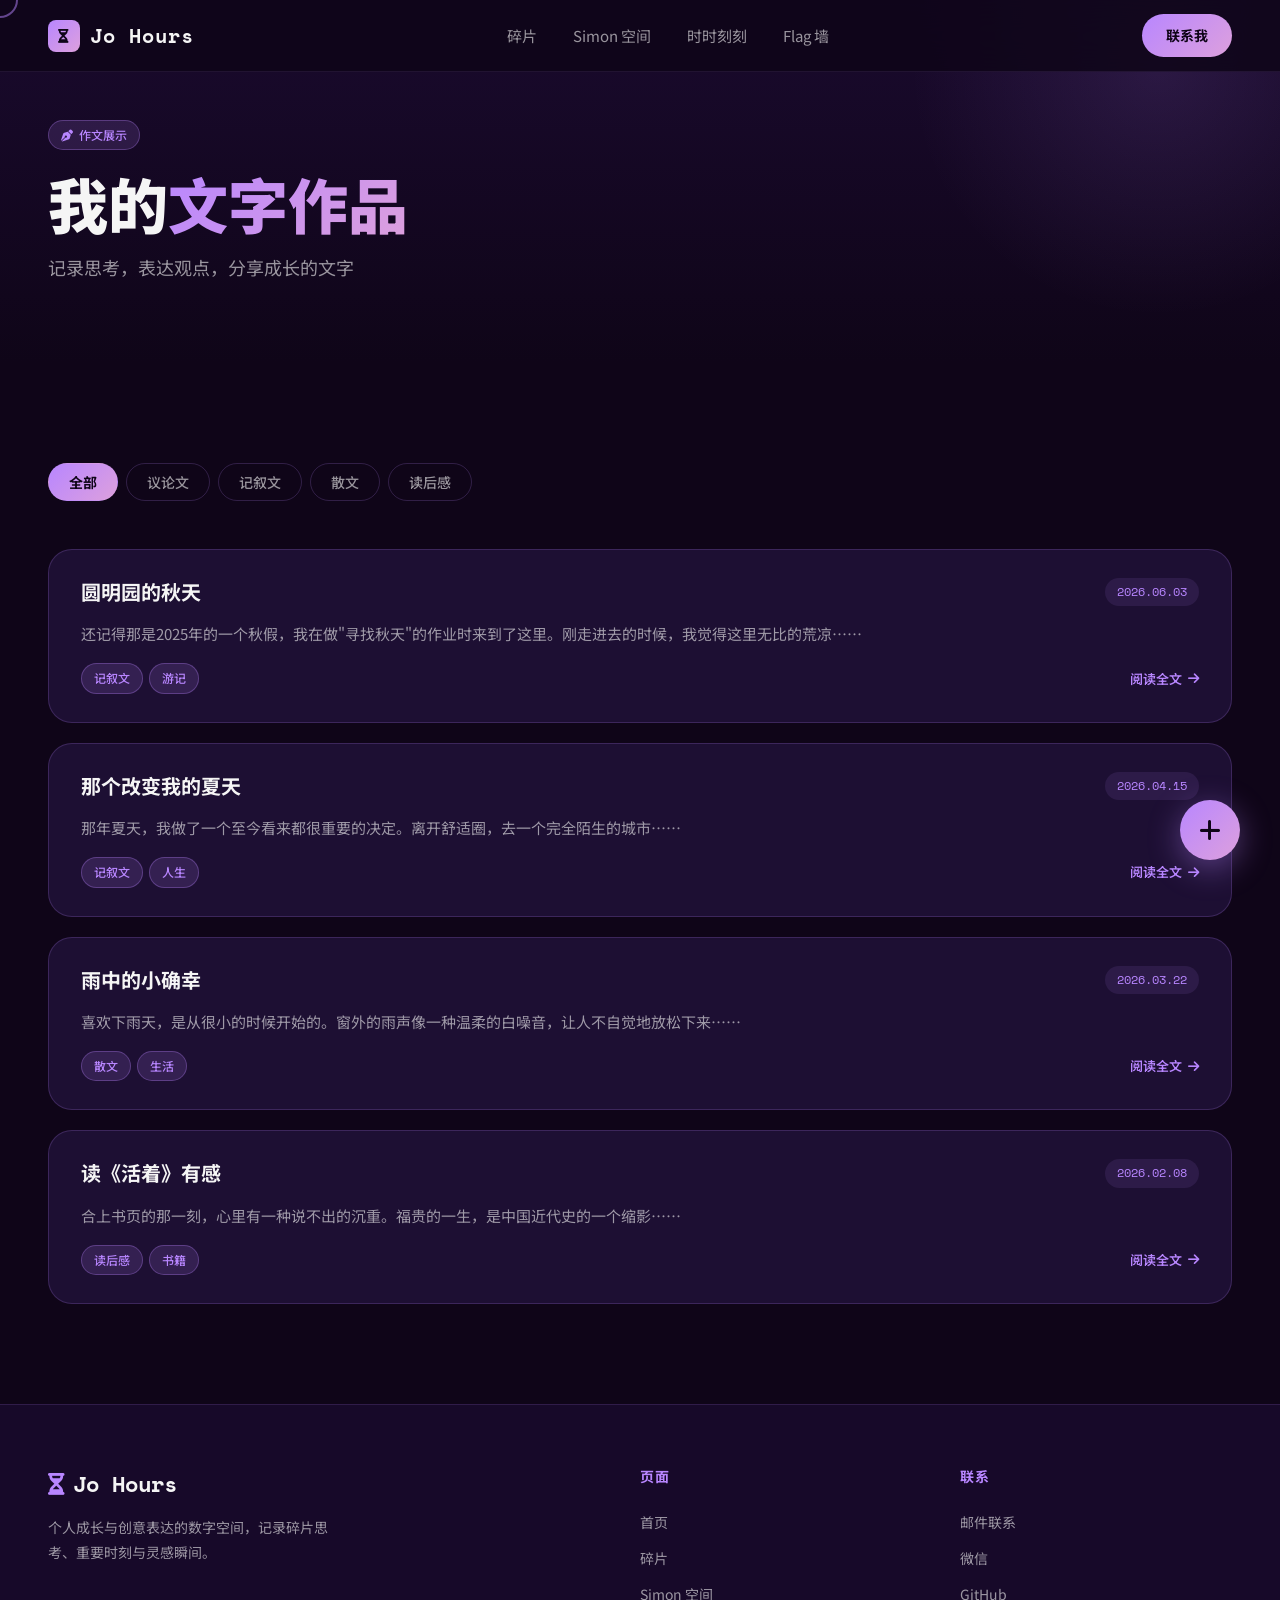
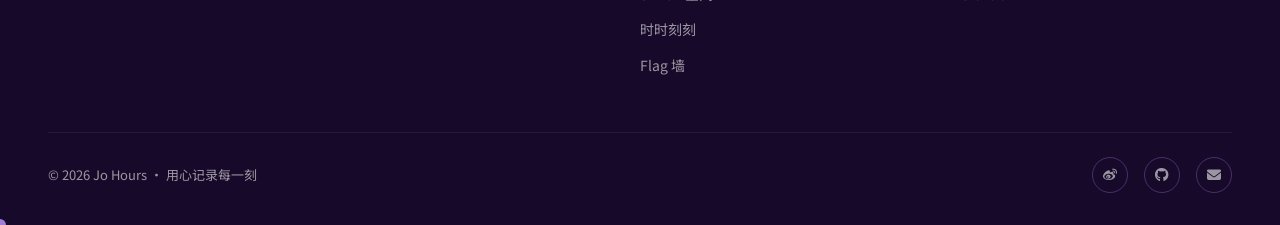
==== commit 2fe8c750: "fix: 修改作文展示第一篇文章为《圆明园的秋天》" ====
--- a/essays.html
+++ b/essays.html
@@ -436,16 +436,16 @@
   <div class="essay-list" id="essayList">
 
     <!-- 作文 1 -->
-    <div class="essay-card reveal" data-type="议论文" onclick="openEssay(0)">
+    <div class="essay-card reveal" data-type="记叙文" onclick="openEssay(0)">
       <div class="essay-card-header">
-        <h3 class="essay-card-title">论坚持的力量</h3>
-        <span class="essay-card-date">2026.05.20</span>
-      </div>
-      <p class="essay-card-excerpt">坚持，是通往成功最朴素也最艰难的路径。它不是一蹴而就的激情，而是日复一日的微小积累……</p>
+        <h3 class="essay-card-title">圆明园的秋天</h3>
+        <span class="essay-card-date">2026.06.03</span>
+      </div>
+      <p class="essay-card-excerpt">还记得那是2025年的一个秋假，我在做"寻找秋天"的作业时来到了这里。刚走进去的时候，我觉得这里无比的荒凉……</p>
       <div class="essay-card-footer">
         <div class="essay-card-tags">
-          <span class="tag">议论文</span>
-          <span class="tag">成长</span>
+          <span class="tag">记叙文</span>
+          <span class="tag">游记</span>
         </div>
         <span class="essay-card-read">阅读全文 <i class="fa-solid fa-arrow-right"></i></span>
       </div>
@@ -588,15 +588,14 @@
   // ── 作文数据 ──
   const essays = [
     {
-      title: '论坚持的力量',
-      date: '2026.05.20',
-      type: '议论文',
-      tags: ['议论文', '成长'],
-      body: `<p>坚持，是通往成功最朴素也最艰难的路径。它不是一蹴而就的激情，而是日复一日的微小积累。</p>
-             <p>我曾以为，坚持需要强大的意志力。后来才明白，真正的坚持不是靠意志力硬撑，而是把行动变成习惯，让习惯成为自然。</p>
-             <p>每天写500字，每天读30页书，每天运动20分钟——这些看似微不足道的小事，在时间的加持下，会产生令人惊叹的复利效应。</p>
-             <p>坚持最难的地方，不在于开始，而在于中间那段"看不到结果"的灰暗期。这时候，你需要相信过程，相信时间的力量。</p>
-             <p>坚持，不是和自己较劲，而是和时间为友。</p>`
+      title: '圆明园的秋天',
+      date: '2026.06.03',
+      type: '记叙文',
+      tags: ['记叙文', '游记'],
+      body: `<p>还记得那是2025年的一个秋假，我在做"寻找秋天"的作业时来到了这里。刚走进去的时候，我觉得这里无比的荒凉，唯一可以看到的建筑物，除了围墙就是地上零零散散的大石板，跟以前对比起来，都感觉不是同一个地方。</p>
+             <p>我又往里走了一会儿，终于发现了它的主遗址。走进去，映入眼帘的就是很多枯萎的树木，还有一根根孤零零的石柱，和一些散落在地上的石块。那些石柱就像孤独的老人一样，分散地立在那里，很难想象，这座曾经的皇家园林究竟经历了什么，才会变成如今这般模样？这里就像一座废弃的造砖厂，到处都堆满着破损的石块。原本是建筑的地方，现在已经杂草丛生，那一块块倒在地上的石砖，就好像在无声地诉说着什么似的。</p>
+             <p>想当年，圆明园被称为世界上最大的人工园林，圆明三园加起来比法国的凡尔赛宫还要大。西洋楼内金碧辉煌，福海、后湖、前湖碧波荡漾。可谓集天下园林之大成，当之无愧的"万园之园"。但是后来，英法联军侵略中国，攻入北京，这让自诩"天朝上国"的清朝颜面扫地。他们进入圆明园之后，疯了似的抢夺财宝，将园内的文物洗劫一空。据说因为有的墙上镶了点金子，他们就要拼了命地把金子刮下来。最后为了销毁罪证，还放了一把火，那火整整烧了三天三夜。</p>
+             <p>站在这片废墟上，我的思绪久久不能平静。圆明园的废墟无声地诉说着那段屈辱的历史，它时刻提醒我们：落后就要挨打。作为新时代的少年儿童，我们更应铭记历史、发奋图强，守护好我们的祖国，不让这样的悲剧重演。</p>`
     },
     {
       title: '那个改变我的夏天',
